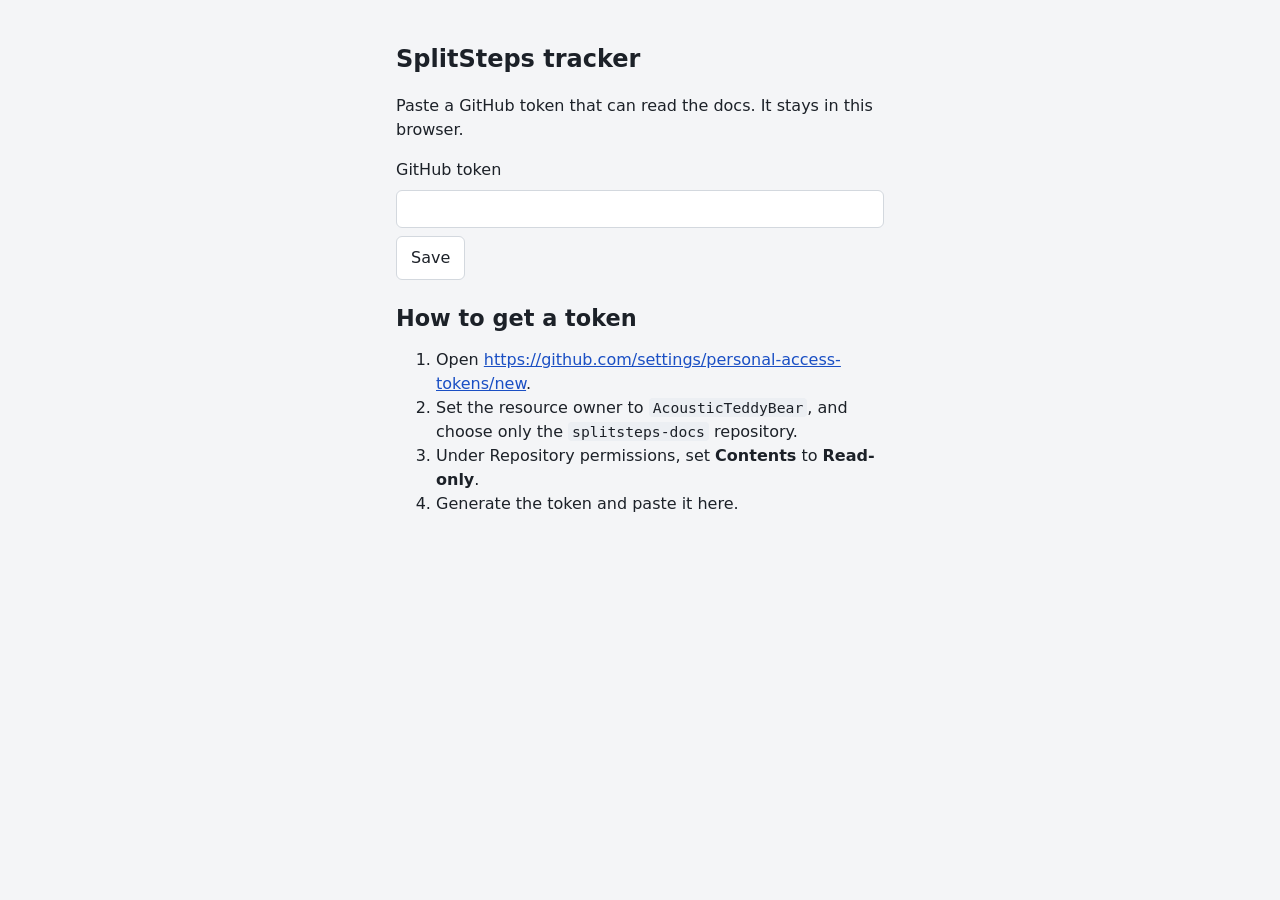
==== splitsteps-project-tracker/index.html @ f1cc0538 "Rename tracker/ to splitsteps-project-tracker/ Co-Authored-By: Claude Sonnet 5.5 <noreply@anthropic." ====
<!doctype html>
<html lang="en">
<head>
  <meta charset="utf-8">
  <meta name="viewport" content="width=device-width, initial-scale=1, viewport-fit=cover">
  <title>SplitSteps tracker</title>
  <link rel="stylesheet" href="styles.css">
  <script type="module" src="js/main.js"></script>
</head>
<body>
  <section id="tk-token-screen" class="token-screen" hidden>
    <h1>SplitSteps tracker</h1>
    <p>Paste a GitHub token that can read the docs. It stays in this browser.</p>
    <p id="tk-token-message" class="banner" role="alert" hidden></p>
    <form id="tk-token-form" autocomplete="off">
      <label for="tk-token-input">GitHub token</label>
      <input id="tk-token-input" type="password" autocomplete="off" autocapitalize="off" spellcheck="false" required>
      <button type="submit">Save</button>
    </form>
    <h2>How to get a token</h2>
    <ol>
      <li>Open <a href="https://github.com/settings/personal-access-tokens/new" target="_blank" rel="noopener">https://github.com/settings/personal-access-tokens/new</a>.</li>
      <li>Set the resource owner to <code>AcousticTeddyBear</code>, and choose only the <code>splitsteps-docs</code> repository.</li>
      <li>Under Repository permissions, set <strong>Contents</strong> to <strong>Read-only</strong>.</li>
      <li>Generate the token and paste it here.</li>
    </ol>
  </section>

  <div id="tk-app" hidden>
    <div class="top" id="tk-top">
      <header class="app-header">
        <h1>SplitSteps tracker</h1>
        <span id="tk-loaded" class="loaded"></span>
        <button type="button" id="tk-refresh">Refresh</button>
        <button type="button" id="tk-forget">Forget token</button>
      </header>
      <nav class="tabs" aria-label="Sections">
        <a href="#/overview" data-tab="overview">Overview</a>
        <a href="#/phases" data-tab="phases">Phases</a>
        <a href="#/issues" data-tab="issues">Issues</a>
        <a href="#/checks" data-tab="checks">Checks</a>
        <a href="#/features" data-tab="features">Features</a>
        <a href="#/docs" data-tab="docs">Docs</a>
      </nav>
    </div>
    <p id="tk-banner" class="banner" role="alert" hidden></p>
    <main id="tk-view" class="content"></main>
  </div>
</body>
</html>
---- splitsteps-project-tracker/styles.css ----
/* SplitSteps tracker. Light theme, system font, one breakpoint at 768px. */

:root {
  --bg: #f4f5f7;
  --surface: #ffffff;
  --text: #1c2128;
  --muted: #576170;
  --border: #d3d8de;
  --head: #eceff3;
  --link: #1a4fc4;
  --warn-bg: #fff4d6;
  --warn-border: #e0b84a;
  --err-bg: #fde3e3;
  --err-border: #d66;
  --bar-h: 56px;
  /* Set from the script: the height of the sticky header on desktop. */
  --top-measured: 96px;
  --top-h: var(--top-measured);
  color-scheme: light;
}

* {
  box-sizing: border-box;
}

[hidden] {
  display: none !important;
}

html {
  -webkit-text-size-adjust: 100%;
}

body {
  margin: 0;
  background: var(--bg);
  color: var(--text);
  font: 16px/1.5 system-ui, -apple-system, "Segoe UI", Roboto, "Helvetica Neue", Arial, sans-serif;
  overflow-wrap: anywhere;
}

a {
  color: var(--link);
}

h1,
h2,
h3,
h4 {
  line-height: 1.25;
}

h2 {
  font-size: 1.4rem;
  margin: 0 0 12px;
}

h3 {
  font-size: 1.1rem;
  margin: 0 0 8px;
}

code {
  font-family: ui-monospace, SFMono-Regular, Menlo, Consolas, monospace;
  font-size: 0.92em;
  background: var(--head);
  padding: 1px 4px;
  border-radius: 4px;
}

button,
input,
select {
  font: inherit;
  font-size: 16px;
  color: inherit;
}

button {
  min-height: 36px;
  padding: 6px 14px;
  border: 1px solid var(--border);
  border-radius: 6px;
  background: var(--surface);
  cursor: pointer;
}

button:disabled {
  opacity: 0.6;
  cursor: default;
}

input,
select {
  min-height: 36px;
  padding: 6px 10px;
  border: 1px solid var(--border);
  border-radius: 6px;
  background: var(--surface);
  max-width: 100%;
}

.muted,
.loaded,
.filter-count {
  color: var(--muted);
}

/* ---- Token screen ------------------------------------------------------- */

.token-screen {
  max-width: 520px;
  margin: 0 auto;
  padding: 24px 16px;
}

.token-screen form {
  display: flex;
  flex-direction: column;
  gap: 8px;
  margin: 16px 0 24px;
}

.token-screen button {
  align-self: flex-start;
  min-height: 44px;
}

/* ---- Header and navigation ---------------------------------------------- */

.top {
  background: var(--surface);
  border-bottom: 1px solid var(--border);
}

.app-header {
  display: flex;
  flex-wrap: wrap;
  align-items: center;
  gap: 8px 16px;
  padding: 10px 16px 6px;
}

.app-header h1 {
  margin: 0;
  font-size: 1.15rem;
  flex: 1 1 auto;
}

.loaded {
  font-size: 0.9rem;
}

.tabs {
  display: flex;
  padding: 0 8px;
}

.tabs a {
  padding: 10px 14px;
  color: var(--text);
  text-decoration: none;
  border-bottom: 3px solid transparent;
}

.tabs a[aria-current="page"] {
  border-bottom-color: var(--link);
  font-weight: 600;
  color: var(--link);
}

.content {
  max-width: 1280px;
  margin: 0 auto;
  padding: 16px;
}

.banner,
.warning {
  margin: 12px 16px;
  padding: 10px 12px;
  border-radius: 6px;
}

.banner {
  background: var(--err-bg);
  border: 1px solid var(--err-border);
}

.warning {
  margin: 0 0 8px;
  background: var(--warn-bg);
  border: 1px solid var(--warn-border);
}

.warnings {
  margin-bottom: 12px;
}

/* ---- Badges ------------------------------------------------------------- */

.badge {
  display: inline-block;
  padding: 1px 8px;
  border-radius: 999px;
  font-size: 0.85rem;
  font-weight: 600;
  white-space: normal;
}

.badge-green {
  background: #d5f0dc;
  color: #11522a;
}

.badge-blue {
  background: #d9e6fb;
  color: #17418f;
}

.badge-amber {
  background: #fbe6b0;
  color: #6a4400;
}

.badge-red {
  background: #fbd6d6;
  color: #8a1c1c;
}

.badge-grey {
  background: #e4e7eb;
  color: #3a424c;
}

/* ---- Overview ----------------------------------------------------------- */

.big {
  font-size: 1.3rem;
  font-weight: 600;
  margin: 0 0 20px;
}

.count-grid {
  display: grid;
  grid-template-columns: repeat(auto-fit, minmax(220px, 1fr));
  gap: 16px;
  margin-bottom: 24px;
}

.count-group {
  background: var(--surface);
  border: 1px solid var(--border);
  border-radius: 8px;
  padding: 12px 14px;
}

.counts {
  list-style: none;
  margin: 0;
  padding: 0;
}

.counts li {
  display: flex;
  justify-content: space-between;
  gap: 12px;
  padding: 3px 0;
  border-bottom: 1px solid var(--head);
}

.counts li:last-child {
  border-bottom: 0;
}

.commits {
  list-style: none;
  margin: 0;
  padding: 0;
}

.commits li {
  padding: 6px 0;
  border-bottom: 1px solid var(--border);
}

.commit-date {
  color: var(--muted);
  font-variant-numeric: tabular-nums;
  margin-right: 6px;
}

/* ---- Filters and tables ------------------------------------------------- */

.filters {
  display: flex;
  flex-wrap: wrap;
  align-items: flex-end;
  gap: 12px 16px;
  margin-bottom: 12px;
}

.filter {
  display: flex;
  flex-direction: column;
  gap: 2px;
  min-width: 0;
}

.filter label {
  font-size: 0.85rem;
  color: var(--muted);
}

.data-table {
  width: 100%;
  border-collapse: separate;
  border-spacing: 0;
  background: var(--surface);
  border: 1px solid var(--border);
}

.data-table th {
  position: sticky;
  top: var(--top-h);
  z-index: 1;
  background: var(--head);
  text-align: left;
  padding: 8px 10px;
  border-bottom: 1px solid var(--border);
}

.data-table td {
  padding: 8px 10px;
  border-bottom: 1px solid var(--border);
  vertical-align: top;
}

.data-table tr:last-child > td {
  border-bottom: 0;
}

.detail-body {
  display: grid;
  gap: 8px;
}

.detail-block h4 {
  margin: 0;
  font-size: 0.85rem;
  color: var(--muted);
  text-transform: uppercase;
}

.detail-block p {
  margin: 0;
}

/* ---- Docs --------------------------------------------------------------- */

.docs {
  display: grid;
  grid-template-columns: 260px minmax(0, 1fr);
  gap: 24px;
  align-items: start;
}

.doc-select {
  display: none;
}

.doc-sidebar {
  position: sticky;
  top: calc(var(--top-h) + 12px);
  max-height: calc(100vh - var(--top-h) - 24px);
  overflow: auto;
  background: var(--surface);
  border: 1px solid var(--border);
  border-radius: 8px;
  padding: 8px 12px;
}

.doc-sidebar h3 {
  margin: 12px 0 4px;
  font-size: 0.8rem;
  color: var(--muted);
  text-transform: uppercase;
}

.doc-sidebar ul {
  list-style: none;
  margin: 0;
  padding: 0;
}

.doc-sidebar a {
  display: block;
  padding: 3px 6px;
  border-radius: 4px;
  text-decoration: none;
}

.doc-sidebar a[aria-current="page"] {
  background: #d9e6fb;
  font-weight: 600;
}

.doc {
  max-width: 75ch;
  min-width: 0;
  background: var(--surface);
  border: 1px solid var(--border);
  border-radius: 8px;
  padding: 8px 20px 20px;
}

.doc :is(h1, h2, h3, h4, h5, h6) {
  scroll-margin-top: calc(var(--top-h) + 12px);
}

.doc img {
  max-width: 100%;
  height: auto;
}

.doc img.img-failed {
  color: var(--muted);
}

.doc pre {
  overflow: auto;
  max-width: 100%;
  padding: 12px;
  background: var(--head);
  border-radius: 6px;
  overflow-wrap: normal;
}

.doc pre code {
  background: none;
  padding: 0;
  white-space: pre;
}

.doc table {
  display: block;
  max-width: 100%;
  overflow-x: auto;
  border-collapse: collapse;
}

.doc th,
.doc td {
  border: 1px solid var(--border);
  padding: 6px 10px;
  overflow-wrap: normal;
  text-align: left;
  vertical-align: top;
}

.doc th {
  background: var(--head);
}

.doc blockquote {
  margin: 12px 0;
  padding: 0 14px;
  border-left: 4px solid var(--border);
  color: var(--muted);
}

/* ---- Desktop (768px and wider) ------------------------------------------ */

@media (min-width: 768px) {
  .top {
    position: sticky;
    top: 0;
    z-index: 10;
  }
}

/* ---- Phone (under 768px) ------------------------------------------------ */

@media (max-width: 767.98px) {
  :root {
    --top-h: 0px;
  }

  body {
    padding-bottom: calc(var(--bar-h) + env(safe-area-inset-bottom, 0px) + 16px);
  }

  .token-screen {
    padding-bottom: 24px;
  }

  .top {
    border-bottom: 0;
  }

  .app-header {
    border-bottom: 1px solid var(--border);
  }

  .tabs {
    position: fixed;
    left: 0;
    right: 0;
    bottom: 0;
    z-index: 20;
    padding: 0 0 env(safe-area-inset-bottom, 0px);
    background: var(--surface);
    border-top: 1px solid var(--border);
  }

  .tabs a {
    flex: 1 1 0;
    min-width: 0;
    min-height: var(--bar-h);
    display: flex;
    align-items: center;
    justify-content: center;
    padding: 0 2px;
    font-size: 12px;
    text-align: center;
    border-bottom: 0;
    border-top: 3px solid transparent;
  }

  .tabs a[aria-current="page"] {
    border-top-color: var(--link);
  }

  button,
  .token-screen button {
    min-height: 44px;
  }

  select,
  input {
    min-height: 44px;
  }

  .content {
    padding: 16px;
  }

  .count-grid {
    grid-template-columns: 1fr;
  }

  .filters {
    flex-direction: column;
    align-items: stretch;
  }

  .filter select {
    width: 100%;
  }

  /* The same table, shown as one card per row. */
  .data-table,
  .data-table tbody,
  .data-table tr,
  .data-table td {
    display: block;
  }

  .data-table {
    background: none;
    border: 0;
  }

  .data-table thead {
    display: none;
  }

  .data-table tr {
    background: var(--surface);
    border: 1px solid var(--border);
    border-radius: 8px;
    margin: 0 0 12px;
    padding: 6px 12px;
  }

  .data-table tr.detail {
    margin-top: -6px;
    border-style: dashed;
  }

  .data-table td {
    padding: 6px 0;
    border: 0;
  }

  .data-table td[data-label]::before {
    content: attr(data-label);
    display: block;
    font-size: 12px;
    font-weight: 600;
    color: var(--muted);
    text-transform: uppercase;
  }

  .data-table td:empty {
    display: none;
  }

  .data-table a {
    display: inline-block;
    padding: 10px 0;
    min-height: 44px;
  }

  .docs {
    display: block;
  }

  .doc-sidebar {
    display: none;
  }

  .doc-select {
    display: block;
    width: 100%;
    margin-bottom: 12px;
  }

  .doc {
    max-width: none;
    padding: 4px 16px 16px;
  }

  .banner {
    margin: 12px 16px;
  }
}
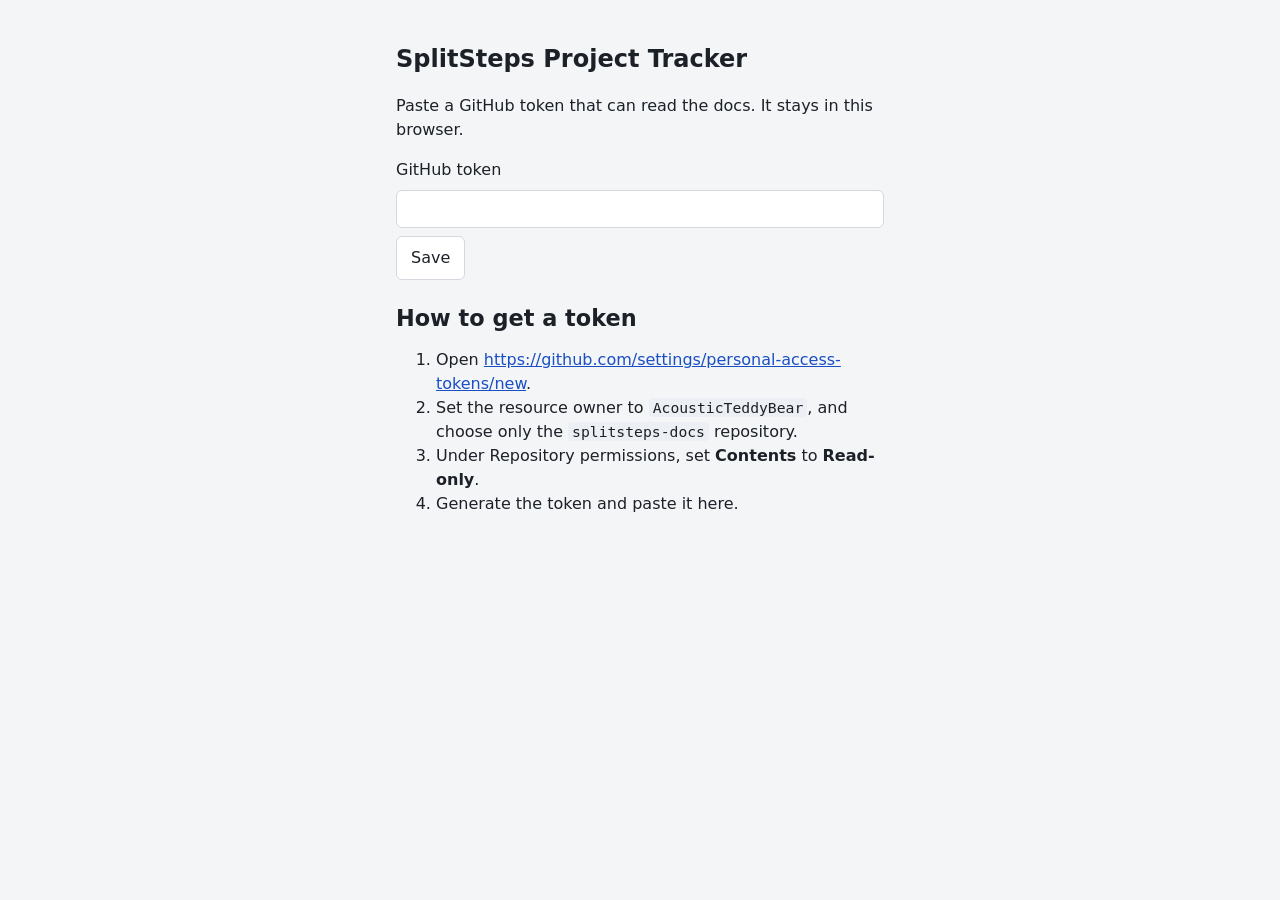
==== commit 74a12978: "Set page title and headings to SplitSteps Project Tracker Co-Authored-By: Claude Sonnet 5.5 <noreply" ====
--- a/splitsteps-project-tracker/index.html
+++ b/splitsteps-project-tracker/index.html
@@ -3,13 +3,13 @@
 <head>
   <meta charset="utf-8">
   <meta name="viewport" content="width=device-width, initial-scale=1, viewport-fit=cover">
-  <title>SplitSteps tracker</title>
+  <title>SplitSteps Project Tracker</title>
   <link rel="stylesheet" href="styles.css">
   <script type="module" src="js/main.js"></script>
 </head>
 <body>
   <section id="tk-token-screen" class="token-screen" hidden>
-    <h1>SplitSteps tracker</h1>
+    <h1>SplitSteps Project Tracker</h1>
     <p>Paste a GitHub token that can read the docs. It stays in this browser.</p>
     <p id="tk-token-message" class="banner" role="alert" hidden></p>
     <form id="tk-token-form" autocomplete="off">
@@ -29,7 +29,7 @@
   <div id="tk-app" hidden>
     <div class="top" id="tk-top">
       <header class="app-header">
-        <h1>SplitSteps tracker</h1>
+        <h1>SplitSteps Project Tracker</h1>
         <span id="tk-loaded" class="loaded"></span>
         <button type="button" id="tk-refresh">Refresh</button>
         <button type="button" id="tk-forget">Forget token</button>
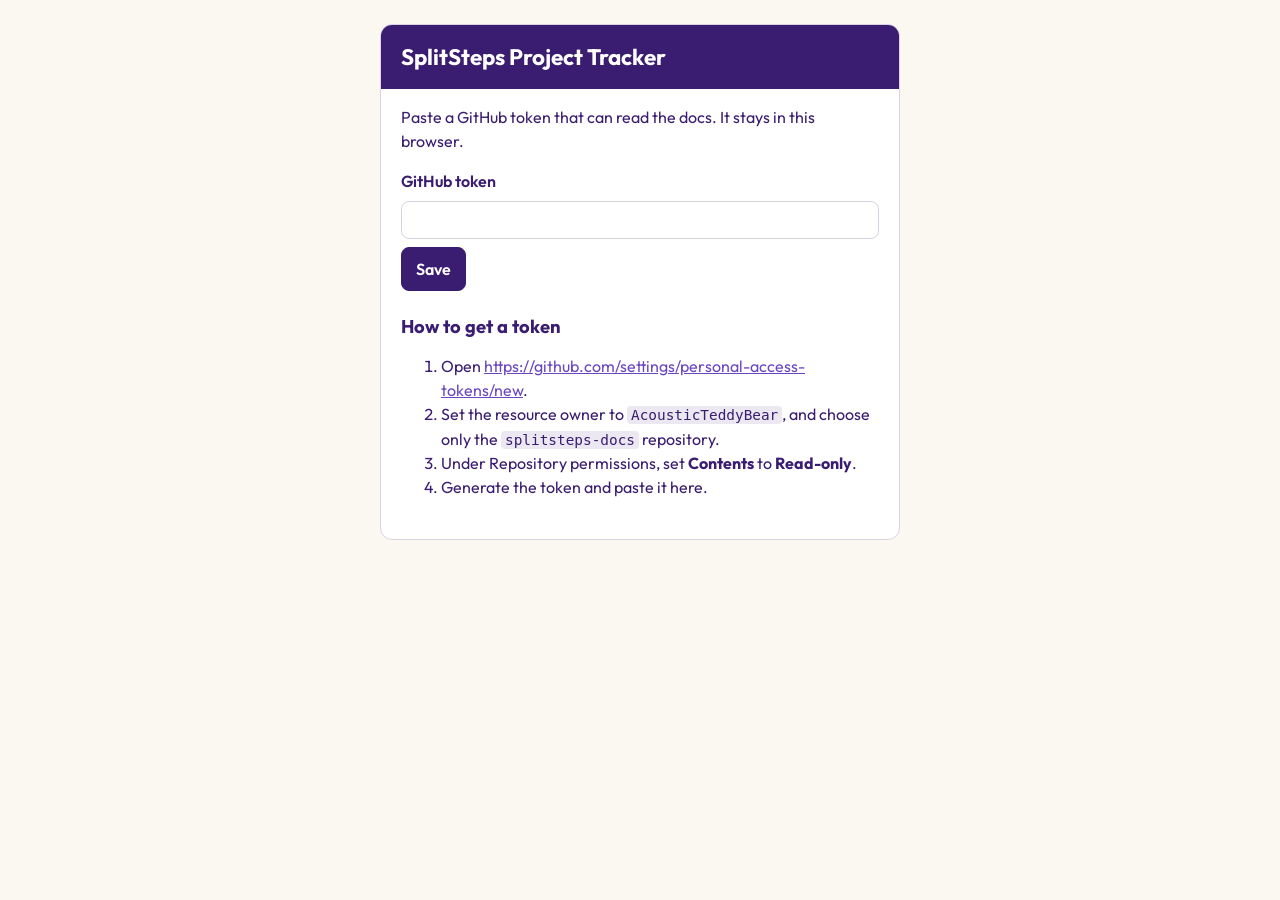
==== commit 985af462: "Style the project tracker to the SplitSteps brand guidelines Deep purple header and navigation, off-" ====
--- a/splitsteps-project-tracker/index.html
+++ b/splitsteps-project-tracker/index.html
@@ -3,6 +3,7 @@
 <head>
   <meta charset="utf-8">
   <meta name="viewport" content="width=device-width, initial-scale=1, viewport-fit=cover">
+  <meta name="theme-color" content="#3A1C71">
   <title>SplitSteps Project Tracker</title>
   <link rel="stylesheet" href="styles.css">
   <script type="module" src="js/main.js"></script>
@@ -29,7 +30,7 @@
   <div id="tk-app" hidden>
     <div class="top" id="tk-top">
       <header class="app-header">
-        <h1>SplitSteps Project Tracker</h1>
+        <h1><span id="tk-brand">SplitSteps</span> <span class="product-name">Project Tracker</span></h1>
         <span id="tk-loaded" class="loaded"></span>
         <button type="button" id="tk-refresh">Refresh</button>
         <button type="button" id="tk-forget">Forget token</button>
--- a/splitsteps-project-tracker/styles.css
+++ b/splitsteps-project-tracker/styles.css
@@ -1,20 +1,47 @@
-/* SplitSteps tracker. Light theme, system font, one breakpoint at 768px. */
+/* SplitSteps Project Tracker. Light theme, brand colours and Outfit, one breakpoint at 768px. */
+
+@font-face {
+  font-family: "Outfit";
+  font-style: normal;
+  font-weight: 400;
+  font-display: swap;
+  src: url("vendor/fonts/outfit-latin-400-normal.woff2") format("woff2");
+}
+
+@font-face {
+  font-family: "Outfit";
+  font-style: normal;
+  font-weight: 600;
+  font-display: swap;
+  src: url("vendor/fonts/outfit-latin-600-normal.woff2") format("woff2");
+}
+
+@font-face {
+  font-family: "Outfit";
+  font-style: normal;
+  font-weight: 700;
+  font-display: swap;
+  src: url("vendor/fonts/outfit-latin-700-normal.woff2") format("woff2");
+}
 
 :root {
-  --bg: #f4f5f7;
-  --surface: #ffffff;
-  --text: #1c2128;
-  --muted: #576170;
-  --border: #d3d8de;
-  --head: #eceff3;
-  --link: #1a4fc4;
-  --warn-bg: #fff4d6;
-  --warn-border: #e0b84a;
-  --err-bg: #fde3e3;
-  --err-border: #d66;
+  /* Brand palette. Yellow is only ever used on deep purple. */
+  --brand-purple: #3a1c71;
+  --brand-yellow: #ffd60a;
+  --brand-purple-medium: #6b46c1;
+  --brand-offwhite: #fbf8f1;
+  --white: #ffffff;
+  /* State colours, for status chips, warnings and errors only. */
+  --state-danger: #b42318;
+  --state-warning: #8a5a00;
+  --state-success: #1b7f4b;
+  /* Tints of deep purple. */
+  --tint: #ebe8f1;
+  --border: #d8d2e3;
+
   --bar-h: 56px;
   /* Set from the script: the height of the sticky header on desktop. */
-  --top-measured: 96px;
+  --top-measured: 112px;
   --top-h: var(--top-measured);
   color-scheme: light;
 }
@@ -33,14 +60,19 @@
 
 body {
   margin: 0;
-  background: var(--bg);
-  color: var(--text);
-  font: 16px/1.5 system-ui, -apple-system, "Segoe UI", Roboto, "Helvetica Neue", Arial, sans-serif;
+  background: var(--brand-offwhite);
+  color: var(--brand-purple);
+  font: 16px/1.5 "Outfit", ui-sans-serif, system-ui, sans-serif;
   overflow-wrap: anywhere;
 }
 
 a {
-  color: var(--link);
+  color: var(--brand-purple-medium);
+}
+
+:focus-visible {
+  outline: 2px solid var(--brand-purple-medium);
+  outline-offset: 2px;
 }
 
 h1,
@@ -48,10 +80,16 @@
 h3,
 h4 {
   line-height: 1.25;
+  font-weight: 600;
+}
+
+h1 {
+  font-weight: 700;
 }
 
 h2 {
-  font-size: 1.4rem;
+  font-size: 1.5rem;
+  font-weight: 700;
   margin: 0 0 12px;
 }
 
@@ -62,8 +100,8 @@
 
 code {
   font-family: ui-monospace, SFMono-Regular, Menlo, Consolas, monospace;
-  font-size: 0.92em;
-  background: var(--head);
+  font-size: 0.9em;
+  background: var(--tint);
   padding: 1px 4px;
   border-radius: 4px;
 }
@@ -79,9 +117,10 @@
 button {
   min-height: 36px;
   padding: 6px 14px;
-  border: 1px solid var(--border);
-  border-radius: 6px;
-  background: var(--surface);
+  border: 1px solid var(--brand-purple);
+  border-radius: 8px;
+  background: var(--white);
+  font-weight: 600;
   cursor: pointer;
 }
 
@@ -95,23 +134,38 @@
   min-height: 36px;
   padding: 6px 10px;
   border: 1px solid var(--border);
-  border-radius: 6px;
-  background: var(--surface);
+  border-radius: 8px;
+  background: var(--white);
   max-width: 100%;
 }
 
 .muted,
-.loaded,
 .filter-count {
-  color: var(--muted);
+  color: var(--brand-purple-medium);
 }
 
 /* ---- Token screen ------------------------------------------------------- */
 
 .token-screen {
   max-width: 520px;
-  margin: 0 auto;
-  padding: 24px 16px;
+  margin: 24px auto;
+  padding: 0 20px 24px;
+  background: var(--white);
+  border: 1px solid var(--border);
+  border-radius: 12px;
+  overflow: hidden;
+}
+
+.token-screen h1 {
+  margin: 0 -20px 16px;
+  padding: 18px 20px;
+  background: var(--brand-purple);
+  color: var(--white);
+  font-size: 1.4rem;
+}
+
+.token-screen h2 {
+  font-size: 1.15rem;
 }
 
 .token-screen form {
@@ -121,16 +175,30 @@
   margin: 16px 0 24px;
 }
 
+.token-screen label {
+  font-weight: 600;
+}
+
 .token-screen button {
   align-self: flex-start;
   min-height: 44px;
+  background: var(--brand-purple);
+  color: var(--white);
+}
+
+.token-screen .banner {
+  margin: 0 0 12px;
 }
 
 /* ---- Header and navigation ---------------------------------------------- */
 
 .top {
-  background: var(--surface);
-  border-bottom: 1px solid var(--border);
+  background: var(--brand-purple);
+  color: var(--white);
+}
+
+.top :focus-visible {
+  outline-color: var(--brand-yellow);
 }
 
 .app-header {
@@ -142,13 +210,41 @@
 }
 
 .app-header h1 {
+  display: flex;
+  flex-wrap: wrap;
+  align-items: center;
+  gap: 4px 16px; /* keeps the logo's clear space */
+  min-height: 36px;
   margin: 0;
   font-size: 1.15rem;
   flex: 1 1 auto;
 }
 
+.product-name {
+  font-weight: 600;
+}
+
+/* The lockup, at a height that keeps it above the 24px minimum. */
+.logo {
+  display: block;
+  height: 36px;
+  width: auto;
+}
+
 .loaded {
   font-size: 0.9rem;
+}
+
+.app-header button {
+  background: transparent;
+  border-color: var(--white);
+  color: var(--white);
+}
+
+.app-header #tk-refresh {
+  background: var(--brand-yellow);
+  border-color: var(--brand-yellow);
+  color: var(--brand-purple);
 }
 
 .tabs {
@@ -158,15 +254,15 @@
 
 .tabs a {
   padding: 10px 14px;
-  color: var(--text);
+  color: var(--white);
   text-decoration: none;
   border-bottom: 3px solid transparent;
 }
 
 .tabs a[aria-current="page"] {
-  border-bottom-color: var(--link);
-  font-weight: 600;
-  color: var(--link);
+  border-bottom-color: var(--brand-yellow);
+  color: var(--brand-yellow);
+  font-weight: 600;
 }
 
 .content {
@@ -179,18 +275,22 @@
 .warning {
   margin: 12px 16px;
   padding: 10px 12px;
-  border-radius: 6px;
+  border-radius: 8px;
+  background: var(--white);
 }
 
 .banner {
-  background: var(--err-bg);
-  border: 1px solid var(--err-border);
+  border: 1px solid var(--state-danger);
+  color: var(--state-danger);
 }
 
 .warning {
   margin: 0 0 8px;
-  background: var(--warn-bg);
-  border: 1px solid var(--warn-border);
+  border: 1px solid var(--state-warning);
+}
+
+.warning strong {
+  color: var(--state-warning);
 }
 
 .warnings {
@@ -206,39 +306,51 @@
   font-size: 0.85rem;
   font-weight: 600;
   white-space: normal;
-}
-
-.badge-green {
-  background: #d5f0dc;
-  color: #11522a;
-}
-
-.badge-blue {
-  background: #d9e6fb;
-  color: #17418f;
-}
-
-.badge-amber {
-  background: #fbe6b0;
-  color: #6a4400;
-}
-
-.badge-red {
-  background: #fbd6d6;
-  color: #8a1c1c;
-}
-
-.badge-grey {
-  background: #e4e7eb;
-  color: #3a424c;
+  color: var(--white);
+}
+
+.badge-success {
+  background: var(--state-success);
+}
+
+.badge-progress {
+  background: var(--brand-purple-medium);
+}
+
+.badge-warning {
+  background: var(--state-warning);
+}
+
+.badge-danger {
+  background: var(--state-danger);
+}
+
+.badge-neutral {
+  background: var(--tint);
+  color: var(--brand-purple);
 }
 
 /* ---- Overview ----------------------------------------------------------- */
 
+.current-phase {
+  background: var(--brand-purple);
+  color: var(--white);
+  border-radius: 12px;
+  padding: 14px 18px;
+  margin-bottom: 20px;
+}
+
+.current-phase h3 {
+  margin: 0 0 2px;
+  font-size: 0.95rem;
+}
+
 .big {
-  font-size: 1.3rem;
-  font-weight: 600;
-  margin: 0 0 20px;
+  font-size: 1.5rem;
+  font-weight: 700;
+  line-height: 1.25;
+  margin: 0;
+  color: var(--brand-yellow);
 }
 
 .count-grid {
@@ -249,9 +361,9 @@
 }
 
 .count-group {
-  background: var(--surface);
+  background: var(--white);
   border: 1px solid var(--border);
-  border-radius: 8px;
+  border-radius: 12px;
   padding: 12px 14px;
 }
 
@@ -266,11 +378,15 @@
   justify-content: space-between;
   gap: 12px;
   padding: 3px 0;
-  border-bottom: 1px solid var(--head);
+  border-bottom: 1px solid var(--tint);
 }
 
 .counts li:last-child {
   border-bottom: 0;
+}
+
+.counts strong {
+  font-weight: 600;
 }
 
 .commits {
@@ -285,8 +401,7 @@
 }
 
 .commit-date {
-  color: var(--muted);
-  font-variant-numeric: tabular-nums;
+  color: var(--brand-purple-medium);
   margin-right: 6px;
 }
 
@@ -309,14 +424,14 @@
 
 .filter label {
   font-size: 0.85rem;
-  color: var(--muted);
+  color: var(--brand-purple-medium);
 }
 
 .data-table {
   width: 100%;
   border-collapse: separate;
   border-spacing: 0;
-  background: var(--surface);
+  background: var(--white);
   border: 1px solid var(--border);
 }
 
@@ -324,10 +439,11 @@
   position: sticky;
   top: var(--top-h);
   z-index: 1;
-  background: var(--head);
+  background: var(--tint);
+  font-weight: 600;
   text-align: left;
   padding: 8px 10px;
-  border-bottom: 1px solid var(--border);
+  border-bottom: 2px solid var(--brand-purple);
 }
 
 .data-table td {
@@ -348,7 +464,7 @@
 .detail-block h4 {
   margin: 0;
   font-size: 0.85rem;
-  color: var(--muted);
+  color: var(--brand-purple-medium);
   text-transform: uppercase;
 }
 
@@ -374,16 +490,16 @@
   top: calc(var(--top-h) + 12px);
   max-height: calc(100vh - var(--top-h) - 24px);
   overflow: auto;
-  background: var(--surface);
+  background: var(--white);
   border: 1px solid var(--border);
-  border-radius: 8px;
+  border-radius: 12px;
   padding: 8px 12px;
 }
 
 .doc-sidebar h3 {
   margin: 12px 0 4px;
   font-size: 0.8rem;
-  color: var(--muted);
+  color: var(--brand-purple-medium);
   text-transform: uppercase;
 }
 
@@ -396,21 +512,23 @@
 .doc-sidebar a {
   display: block;
   padding: 3px 6px;
-  border-radius: 4px;
+  border-radius: 6px;
+  color: var(--brand-purple);
   text-decoration: none;
 }
 
 .doc-sidebar a[aria-current="page"] {
-  background: #d9e6fb;
+  background: var(--brand-purple);
+  color: var(--white);
   font-weight: 600;
 }
 
 .doc {
   max-width: 75ch;
   min-width: 0;
-  background: var(--surface);
+  background: var(--white);
   border: 1px solid var(--border);
-  border-radius: 8px;
+  border-radius: 12px;
   padding: 8px 20px 20px;
 }
 
@@ -424,15 +542,15 @@
 }
 
 .doc img.img-failed {
-  color: var(--muted);
+  color: var(--brand-purple-medium);
 }
 
 .doc pre {
   overflow: auto;
   max-width: 100%;
   padding: 12px;
-  background: var(--head);
-  border-radius: 6px;
+  background: var(--tint);
+  border-radius: 8px;
   overflow-wrap: normal;
 }
 
@@ -459,14 +577,15 @@
 }
 
 .doc th {
-  background: var(--head);
+  background: var(--tint);
+  font-weight: 600;
 }
 
 .doc blockquote {
   margin: 12px 0;
   padding: 0 14px;
-  border-left: 4px solid var(--border);
-  color: var(--muted);
+  border-left: 4px solid var(--brand-purple-medium);
+  color: var(--brand-purple-medium);
 }
 
 /* ---- Desktop (768px and wider) ------------------------------------------ */
@@ -491,15 +610,11 @@
   }
 
   .token-screen {
-    padding-bottom: 24px;
-  }
-
-  .top {
-    border-bottom: 0;
+    margin: 16px;
   }
 
   .app-header {
-    border-bottom: 1px solid var(--border);
+    padding-bottom: 10px;
   }
 
   .tabs {
@@ -509,14 +624,14 @@
     bottom: 0;
     z-index: 20;
     padding: 0 0 env(safe-area-inset-bottom, 0px);
-    background: var(--surface);
-    border-top: 1px solid var(--border);
+    background: var(--brand-purple);
   }
 
   .tabs a {
-    flex: 1 1 0;
-    min-width: 0;
+    flex: 1 1 auto;
     min-height: var(--bar-h);
+    white-space: nowrap;
+    overflow-wrap: normal;
     display: flex;
     align-items: center;
     justify-content: center;
@@ -528,7 +643,7 @@
   }
 
   .tabs a[aria-current="page"] {
-    border-top-color: var(--link);
+    border-top-color: var(--brand-yellow);
   }
 
   button,
@@ -576,9 +691,9 @@
   }
 
   .data-table tr {
-    background: var(--surface);
+    background: var(--white);
     border: 1px solid var(--border);
-    border-radius: 8px;
+    border-radius: 12px;
     margin: 0 0 12px;
     padding: 6px 12px;
   }
@@ -598,7 +713,7 @@
     display: block;
     font-size: 12px;
     font-weight: 600;
-    color: var(--muted);
+    color: var(--brand-purple-medium);
     text-transform: uppercase;
   }
 
